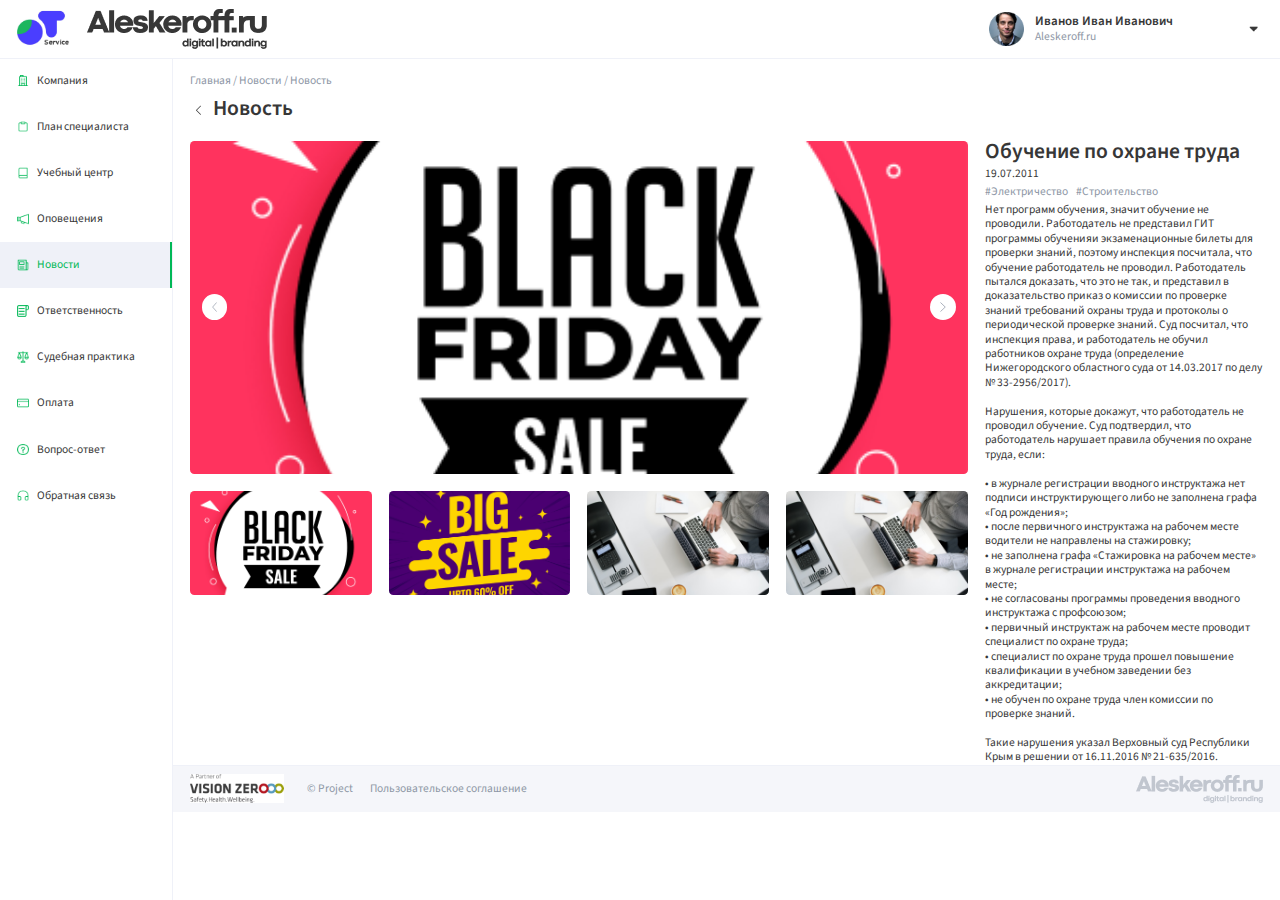
==== detailedNews.html @ 70bf782c "commit 6" ====
<!DOCTYPE html>
<html lang="ru">

<head>
	<title>Шаблон</title>
	<link rel="stylesheet" href="https://cdn.jsdelivr.net/npm/swiper@8/swiper-bundle.min.css">
	<link rel="stylesheet" href="css/style.css" />
	<meta charset="UTF-8" />
	<meta name="viewport" content="width=device-width" />
</head>

<body>
	<div class="wrapper">
		<header class="header-home">
			<div class="container">
				<div class="header-home__row">
					<div class="header-home__left">
						<a href="home.html" class="header-home__logo">
							<img src="img/Home/header/logo.png" alt="">
						</a>
						<div class="header-user_-logo">
							<img src="img/Home/header/alekseroff.png" alt="">
						</div>
					</div>
					<div class="header-home__right">
						<section class="header-user">
							<div class="header-user__visible">
								<div class="header-user__avatar">
									<img src="img/Home/header/avatar.png" alt="">
								</div>
								<div class="header-user__body">
									<div class="header-user__name">Иванов Иван Иванович</div>
									<div class="header-user__info">Aleskeroff.ru</div>
								</div>
								<div class="header-user__button">
									<img src="img/Home/header/Стрелка.png" alt="">
								</div>
							</div>
							<div class="header-user__hidden">
								<div class="header-user__moreinfo">Aleskeroff.ru</div>
								<div class="header-user__moreinfo">СК Звезда ООО</div>
								<div class="header-user__moreinfo">Лифтстройуправление ООО</div>
								<ul class="header-user__ul down-drop-list">
									<li class="header-user__li">
										<a href="#" class="header-user__li_a">
											<img src="img/Home/i/plus.png" alt="" class="header-user__li_img">
											<span class="header-user__li_span">Создать компанию</span>
										</a>
									</li>
									<li class="header-user__li">
										<a href="profile.html" class="header-user__li_a">
											<img src="img/Home/i/user.png" alt="" class="header-user__li_img">
											<span class="header-user__li_span">Моя страница</span>
										</a>
									</li>
									<li class="header-user__li">
										<a href="#" class="header-user__li_a">
											<img src="img/Home/i/i9.png" alt="" class="header-user__li_img">
											<span class="header-user__li_span">Подсказки</span>
										</a>
									</li>
									<li class="header-user__li">
										<a href="#" class="header-user__li_a">
											<img src="img/Home/i/Close.png" alt="" class="header-user__li_img">
											<span class="header-user__li_span">Проверка от 21.12.2020</span>
										</a>
									</li>
									<li class="header-user__li">
										<a href="#" class="header-user__li_a">
											<img src="img/Home/i/Checked.png" alt="" class="header-user__li_img">
											<span class="header-user__li_span">Начать проверку</span>
										</a>
									</li>
									<li class="header-user__li">
										<a href="#" class="header-user__li_a">
											<img src="img/Home/i/pen 1.png" alt="" class="header-user__li_img">
											<span class="header-user__li_span">Пройти тестирование Vision Zero</span>
										</a>
									</li>
									<li class="header-user__li">
										<a href="index.html" class="header-user__li_a">
											<img src="img/Home/i/Log out.png" alt="" class="header-user__li_img">
											<span class="header-user__li_span">Выйти</span>
										</a>
									</li>
								</ul>
							</div>
						</section>
					</div>
				</div>
			</div>
		</header>

		<aside class="aside">
			<div class="container">
				<nav class="aside__body">
					<ul class="aside__ul down-drop-list">
						<li class="aside__li">
							<a href="#" class="aside__a">
								<img src="img/Home/i/i1.png" alt="" class="aside__icon">
								<span class="aside__span">Компания</span>
							</a>
						</li>
						<li class="aside__li">
							<a href="#" class="aside__a">
								<img src="img/Home/i/i2.png" alt="" class="aside__icon">
								<span class="aside__span">План специалиста</span>
							</a>
						</li>
						<li class="aside__li">
							<a href="#" class="aside__a">
								<img src="img/Home/i/i3.png" alt="" class="aside__icon">
								<span class="aside__span">Учебный центр</span>
							</a>
						</li>
						<li class="aside__li">
							<a href="#" class="aside__a">
								<img src="img/Home/i/i4.png" alt="" class="aside__icon">
								<span class="aside__span">Оповещения</span>
							</a>
						</li>
						<li class="aside__li active">
							<a href="news.html" class="aside__a">
								<img src="img/Home/i/i5.png" alt="" class="aside__icon">
								<span class="aside__span">Новости</span>
							</a>
						</li>
						<li class="aside__li">
							<a href="#" class="aside__a">
								<img src="img/Home/i/i6.png" alt="" class="aside__icon">
								<span class="aside__span">Ответственность</span>
							</a>
						</li>
						<li class="aside__li">
							<a href="#" class="aside__a">
								<img src="img/Home/i/i7.png" alt="" class="aside__icon">
								<span class="aside__span">Судебная практика</span>
							</a>
						</li>
						<li class="aside__li">
							<a href="#" class="aside__a">
								<img src="img/Home/i/i8.png" alt="" class="aside__icon">
								<span class="aside__span">Оплата</span>
							</a>
						</li>
						<li class="aside__li">
							<a href="#" class="aside__a">
								<img src="img/Home/i/i9.png" alt="" class="aside__icon">
								<span class="aside__span">Вопрос-ответ</span>
							</a>
						</li>
						<li class="aside__li">
							<a href="#" class="aside__a">
								<img src="img/Home/i/i10.png" alt="" class="aside__icon">
								<span class="aside__span">Обратная связь</span>
							</a>
						</li>
					</ul>
				</nav>
			</div>
		</aside>

		<main class="main">
			<div class="main-body">
				<article class="detailed-news">
					<div class="container">
						<div class="detailed-news__path path">Главная / Новости / Новость</div>
						<h1 class="detailed-news__title"><a href="news.html" class="title">Новость</a></h1>
						<section class="detailed-new">
							<div class="detailed-new__left">
								<div class="detailed-new__grid">
									<div class="detailed-new__slider">
										<div class="detailed-new__slide">
											<img src="img/Home/main/action2.png" alt="">
										</div>
										<div class="detailed-new__slide">
											<img src="img/Home/main/action3.png" alt="">
										</div>
										<div class="detailed-new__slide">
											<img src="img/Home/main/news.png" alt="">
										</div>
										<div class="detailed-new__slide">
											<img src="img/Home/main/action1.png" alt="">
										</div>
										<div class="detailed-new__prev-button"><img src="img/Home/main/swiper-prev.svg" alt=""></div>
										<div class="detailed-new__next-button"><img src="img/Home/main/swiper-next.svg" alt=""></div>
									</div>
									<div class="detailed-new__slider-minimap">
										<div class="detailed-new__slide-mini">
											<img src="img/Home/main/action2.png" alt="">
										</div>
										<div class="detailed-new__slide-mini">
											<img src="img/Home/main/action3.png" alt="">
										</div>
										<div class="detailed-new__slide-mini">
											<img src="img/Home/main/news.png" alt="">
										</div>
										<div class="detailed-new__slide-mini">
											<img src="img/Home/main/news.png" alt="">
										</div>
									</div>
								</div>
							</div>
							<div class="detailed-new__right">
								<div class="detailed-new__body">
									<h2 class="detailed-new__title title">Обучение по охране труда</h2>
									<div class="detailed-new__date">19.07.2011</div>
									<div class="detailed-new__tags">
										<div class="detailed-new__tag">#Электричество</div>
										<div class="detailed-new__tag">#Строительство</div>
									</div>
									<p class="detailed-new__text">
										Нет программ обучения, значит обучение не проводили. Работодатель не представил ГИТ программы обученияи экзаменационные билеты для проверки знаний, поэтому инспекция посчитала, что обучение работодатель не проводил. Работодатель пытался доказать, что это не так, и представил в доказательство приказ о комиссии по проверке знаний требований охраны труда и протоколы о периодической проверке знаний. Суд посчитал, что инспекция права, и работодатель не обучил работников охране труда (определение Нижегородского областного суда от 14.03.2017 по делу № 33-2956/2017).
										
										Нарушения, которые докажут, что работодатель не проводил обучение. Суд подтвердил, что работодатель нарушает правила обучения по охране труда, если:
										
										• в журнале регистрации вводного инструктажа нет подписи инструктирующего либо не заполнена графа «Год рождения»;
										• после первичного инструктажа на рабочем месте водители не направлены на стажировку;
										• не заполнена графа «Стажировка на рабочем месте» в журнале регистрации инструктажа на рабочем месте;
										• не согласованы программы проведения вводного инструктажа с профсоюзом;
										• первичный инструктаж на рабочем месте проводит специалист по охране труда;
										• специалист по охране труда прошел повышение квалификации в учебном заведении без аккредитации;
										• не обучен по охране труда член комиссии по проверке знаний.
										
										Такие нарушения указал Верховный суд Республики Крым в решении от 16.11.2016 № 21-635/2016.
									</p>
								</div>
							</div>
						</section>
					</div>
				</article>

				<footer class="footer">
					<div class="container">
						<div class="footer__row">
							<div class="footer__visionzero">
								<img src="img/Home/footer/visionzero.png" alt="">
							</div>
							<div class="footer__project">© Project</div>
							<a href="#" class="footer__UA">Пользовательское соглашение</a>
							<div class="footer__logo">
								<img src="img/Home/footer/aleksandoff.png" alt="">
							</div>
						</div>
					</div>
				</footer>
			</div>
		</main>
	</div>

	<script src="https://cdn.jsdelivr.net/npm/swiper@8/swiper-bundle.min.js"></script>
	<script src="js/ibg.js"></script>
	<script src="js/constructor1.js"></script>
	<script src="js/header.js"></script>
	<script src="js/detailedNews.js"></script>
</body>

</html>
---- css/style.css ----
@charset "UTF-8";
@import url("https://fonts.googleapis.com/css2?family=Source+Sans+Pro:ital,wght@0,200;0,300;0,400;0,600;0,700;0,900;1,200;1,300;1,400;1,600;1,700;1,900&display=swap"); /*Обнуление*/
* {
  padding: 0;
  margin: 0;
  border: 0;
}

*, *:before, *:after {
  box-sizing: border-box;
}

:focus, :active {
  outline: none;
}

a:focus, a:active {
  outline: none;
}

nav, footer, header, aside {
  display: block;
}

html, body {
  height: 100%;
  width: 100%;
  font-size: 100%;
  line-height: 1;
  font-size: 16px;
  -ms-text-size-adjust: 100%;
  -moz-text-size-adjust: 100%;
  -webkit-text-size-adjust: 100%;
}

input, button, textarea {
  font-family: inherit;
}

input::-ms-clear {
  display: none;
}

button {
  cursor: pointer;
}

button::-moz-focus-inner {
  padding: 0;
  border: 0;
}

a, a:visited {
  text-decoration: none;
}

a:hover {
  text-decoration: none;
}

ul li {
  list-style: none;
}

img {
  vertical-align: top;
}

h1, h2, h3, h4, h5, h6 {
  font-size: inherit;
  font-weight: inherit;
}

/*--------------------*/
html, body {
  font-size: 62.5%;
}

@media (max-width: 108em) {
  html {
    font-size: 9px;
  }
}
@media (max-width: 105em) {
  html {
    font-size: 8.75px;
  }
}
@media (max-width: 91.5em) {
  html {
    font-size: 7.9px;
  }
}
@media (max-width: 91em) {
  html {
    font-size: 8.4px;
  }
}
@media (max-width: 90em) {
  html {
    font-size: 7.9px;
  }
}
@media (max-width: 80em) {
  html {
    font-size: 7.2px;
  }
}
@media (max-width: 72em) {
  html {
    font-size: 6.5px;
  }
}
@media (max-width: 64em) {
  html {
    font-size: 5.5px;
  }
}
@media (max-width: 48em) {
  html {
    font-size: 10px;
    -webkit-text-size-adjust: none;
  }
}
@media (max-width: 44em) {
  html {
    font-size: 9px;
  }
}
@media (max-width: 38em) {
  html {
    font-size: 8px;
  }
}
@media (max-width: 30em) {
  html {
    font-size: 6px;
  }
}
@media (max-width: 26em) {
  html {
    font-size: 4.5px;
  }
}
@media (max-width: 21em) {
  html {
    font-size: 4.4px;
  }
}
@font-face {
  font-family: "FerilaxFont";
  src: url("../fonts/Ferilaxfont-Regular.ttf");
  font-weight: normal;
  font-style: normal;
}
.detailed-new__prev-button, .detailed-new__next-button, .swiper1 .swiper-btn-next, .swiper1 .swiper-btn-prev, .user-tariff__button, .tariff__grid > div:nth-child(n+4), .tariff__buy, .authorization__button button, .post__type, .button-2, .button {
  display: flex;
  justify-content: center;
  align-items: center;
}

* {
  font-size: 1.6rem;
}

*::-webkit-scrollbar {
  width: 6px;
}

*::-webkit-scrollbar-thumb {
  border-radius: 2px;
  background-color: #00B856;
}

.wrapper {
  overflow: hidden;
}

.container {
  margin: 0 auto;
  max-width: 192rem;
}

html {
  overflow: hidden;
}

.main {
  max-width: 192rem;
  margin: 0 auto;
  padding: 8rem 0 0 24rem;
  height: 100vh;
}
.main .container {
  padding: 2.4rem 2.4rem 0;
}
.main-body {
  height: 100%;
  overflow-y: scroll;
  overflow-x: hidden;
}

.footer {
  border-top: 0.1rem solid #EFF1F8;
  background: #F5F6FA;
  color: #8D96A5;
}
.footer .container {
  padding: 0 2.4rem;
}
.footer__row {
  display: flex;
  height: 6.4rem;
  align-items: center;
}
.footer__visionzero {
  width: 13rem;
  height: 4rem;
  margin-right: 3.2rem;
}
.footer__visionzero img, .footer__visionzero svg {
  width: 100%;
  height: 100%;
  -o-object-fit: contain;
     object-fit: contain;
}
.footer__project {
  margin-right: 2.4rem;
}
.footer__UA {
  color: #8D96A5;
}
.footer__logo {
  margin: 0 0 0 auto;
}

.wrapper {
  font-family: "Source Sans Pro";
  color: #373737;
}

.title {
  font-size: 3rem;
  font-weight: 600;
  color: #373737;
}

.h2 {
  font-size: 1.8rem;
  font-weight: 600;
}

.path {
  color: #8D96A5;
}

.button {
  color: white;
  background-color: #00B856;
  transition: 0.1s;
  border-radius: 10rem;
}
.button:hover {
  box-shadow: 0px 0px 1.6rem rgba(0, 96, 21, 0.4);
}
.button:active {
  background-color: #007D3B;
}

.button-2 {
  color: #373737;
  transition: 0.1s;
  border-radius: 10rem;
  border: 0.1rem solid #D7DCED;
  background: white;
}
.button-2:hover {
  border: 0.1rem solid #00B856;
}

.post {
  max-width: 41rem;
  padding: 0 1rem;
}
.post-body {
  background-color: #FFFFFF;
  border: 0.1rem solid #EFF1F8;
  overflow: hidden;
  box-shadow: 0px 0px 0.4rem rgba(223, 227, 243, 0.7);
  border-radius: 1.2rem;
  transition: 0.2s;
}
.post__preview {
  max-width: 39rem;
  aspect-ratio: 39/25;
  display: block;
  position: relative;
}
.post__preview img, .post__preview svg {
  width: 100%;
  height: 100%;
  -o-object-fit: cover;
     object-fit: cover;
}
.post__body {
  padding: 1.6rem 2.4rem 2.4rem;
}
.post__type {
  width: 7rem;
  height: 3.2rem;
  color: white;
  background: #00B856;
  border-radius: 4rem;
  position: absolute;
  bottom: 2.2rem;
  left: 1.6rem;
}
.post__hashtag {
  font-size: 1.4rem;
  color: #8D96A5;
  word-spacing: 1rem;
  margin-bottom: 0.8rem;
}
.post__title {
  margin-bottom: 0.8rem;
  line-height: 2.4rem;
}
.post__date {
  margin-bottom: 0.8rem;
  font-size: 1.4rem;
  color: #8D96A5;
}
.post__teachers {
  margin-bottom: 0.8rem;
  line-height: 2rem;
}
.post__teachers span {
  font-weight: 600;
}
.post__text {
  line-height: 2rem;
}

.post-type-2 .post__preview {
  aspect-ratio: 39/24;
}

.input-container {
  position: relative;
}
.input-container input {
  width: 100%;
  height: 100%;
  height: 4.8rem;
  background: #F5F6FA;
  border-radius: 0.4rem;
  padding: 2rem 0 0.8rem 1.6rem;
  transition: background 0.2s;
}
.input-container input:hover {
  background: #EFF1F8;
}
.input-container input:focus {
  background: #EFF1F8;
  border-bottom: 0.2rem solid #00B856;
}
.input-container input:disabled {
  background: #F5F6FA;
  color: #D7DCED;
}
.input-container input:disabled + .placeholder {
  color: #D7DCED;
}
.input-container input.error {
  border-bottom: 0.2rem solid #E24826;
}
.input-container div {
  position: absolute;
  left: 1.6rem;
  top: 50%;
  transform: translateY(-50%);
  color: #8D96A5;
  transition: 0.2s;
  -webkit-user-select: none;
     -moz-user-select: none;
      -ms-user-select: none;
          user-select: none;
  pointer-events: none;
}
.input-container div.active {
  top: 0.4rem;
  transform: none;
  font-size: 1.2rem;
}

.click-icon {
  cursor: pointer;
  width: 4rem;
  height: 4rem;
  padding: 1rem;
  transform: translate(1rem, 0);
}
.click-icon img, .click-icon svg {
  width: 100%;
  height: 100%;
  -o-object-fit: contain;
     object-fit: contain;
}
.click-icon svg {
  width: 100%;
  height: 100%;
  -o-object-fit: contain;
     object-fit: contain;
}

.default-select {
  position: relative;
}
.default-select .select__button {
  display: block;
  position: relative;
  width: 100%;
  height: 4.8rem;
  background-color: #F5F6FA;
  border-radius: 0.4rem;
  padding: 2rem 0 0.8rem 1.6rem;
  text-align: left;
  color: #8D96A5;
}
.default-select .select__button span {
  color: #373737;
}
.default-select .select__button::after {
  content: "";
  position: absolute;
  right: 0.8rem;
  top: 50%;
  transform: translate(0, -50%);
  width: 2.4rem;
  height: 2.4rem;
  background: url("../img/all/grayArrowDown.svg") 50%/100% no-repeat;
  pointer-events: none;
}
.default-select .select__button:hover {
  background: #EFF1F8;
}
.default-select .select__button:hover::after {
  background-image: url("../img/all/blackArrowDown.svg");
}
.default-select .select__button:disabled {
  background: #F5F6FA;
  color: #D7DCED;
}
.default-select .select__button:disabled + .placeholder {
  color: #D7DCED;
}
.default-select .select__button div {
  position: absolute;
  left: 1.6rem;
  top: 50%;
  transform: translateY(-50%);
  color: #8D96A5;
  -webkit-user-select: none;
     -moz-user-select: none;
      -ms-user-select: none;
          user-select: none;
  pointer-events: none;
}
.default-select .select__button div.active {
  top: 0.4rem;
  transform: none;
  font-size: 1.2rem;
}
.default-select .select__ul {
  cursor: pointer;
  height: 19.1rem;
  overflow-x: hidden;
  overflow-y: scroll;
  background: #F5F6FA;
  -moz-text-align-last: left;
       text-align-last: left;
}
.default-select .select__ul::-webkit-scrollbar {
  width: 0.4rem;
}
.default-select .select__ul::-webkit-scrollbar-thumb {
  border-radius: 0.7rem;
  background-color: #00B856;
}
.default-select .select__ul-container {
  position: absolute;
  width: 100%;
  top: calc(100% + 1.2rem);
  display: none;
  border-radius: 0.4rem;
  overflow: hidden;
}
.default-select .select__li {
  height: 4.8rem;
  padding: 0 1.6rem;
  display: flex;
  align-items: center;
  color: #8D96A5;
}
.default-select .select__li:hover {
  color: #373737;
  background-color: #EFF1F8;
}
.default-select .select__li.active {
  color: #373737;
  background-color: #EFF1F8;
}
.default-select .select__input {
  display: none;
}

.default-select.active .select__ul-container {
  display: block;
}
.default-select.active .select__button {
  background: #EFF1F8;
  border-bottom: 0.2rem solid #00B856;
}
.default-select.active .select__button::after {
  background-image: url("../img/all/blackArrowUp.svg");
}

.ibg {
  background-position: center;
  background-size: cover;
  background-repeat: no-repeat;
  position: relative;
}
.ibg img {
  width: 0;
  height: 0;
  position: absolute;
  top: 0;
  left: 0;
  opacity: 0;
  visibility: hidden;
}

.main-authorization {
  padding: 0;
}
.main-authorization .container {
  padding: 0;
}

.start-page {
  color: #373737;
}
.start-page__row {
  display: flex;
  justify-content: space-between;
}
.start-page .container {
  max-width: 169rem;
  padding: 0 2rem;
}

.authorization {
  padding-top: 9rem;
}
.authorization__logo {
  width: 35rem;
  height: 23.5rem;
  margin: 0 0 5.8rem;
  display: inline-block;
}
.authorization__logo img, .authorization__logo svg {
  width: 100%;
  height: 100%;
  -o-object-fit: cover;
     object-fit: cover;
}
.authorization__title {
  font-weight: 600;
  font-size: 3rem;
  margin-bottom: 0.8rem;
}
.authorization__info {
  margin-bottom: 3.2rem;
}
.authorization__info a {
  color: #00B856;
}
.authorization__buttons {
  font-weight: 600;
  font-size: 1.8rem;
  color: #8D96A5;
  display: flex;
  align-items: flex-end;
  margin-bottom: 2.5rem;
}
.authorization__buttons > div.active {
  font-size: 3rem;
  color: #373737;
}
.authorization__login {
  margin-right: 1.6rem;
  cursor: pointer;
  -webkit-user-select: none;
     -moz-user-select: none;
      -ms-user-select: none;
          user-select: none;
}
.authorization__register {
  cursor: pointer;
  -webkit-user-select: none;
     -moz-user-select: none;
      -ms-user-select: none;
          user-select: none;
}
.authorization__input-email {
  margin-bottom: 2.4rem;
}
.authorization__input-FIO {
  margin-bottom: 2.4rem;
}
.authorization__input-password {
  margin-bottom: 4rem;
}
.authorization__input-password, .authorization__input-FIO, .authorization__input-email {
  width: 60.8rem;
  height: 5rem;
  position: relative;
}
.authorization__button {
  display: flex;
  align-items: center;
}
.authorization__button button {
  width: 20.5rem;
  height: 4rem;
  background-color: #00B856;
  border-radius: 10rem;
  margin-right: 2.4rem;
  transition: 0.3s;
}
.authorization__button button:hover {
  background-color: #007D3B;
}
.authorization__button_span {
  color: white;
}
.authorization__PO {
  font-size: 1.4rem;
}
.authorization__error {
  font-size: 1.4rem;
  color: #E24826;
  position: absolute;
  bottom: -1.7rem;
  left: 1.6rem;
}

.tariff {
  padding-top: 12rem;
}
.tariff__body {
  width: 75rem;
  margin: auto;
}
.tariff__title {
  font-weight: 600;
  font-size: 3rem;
  margin-bottom: 2.5rem;
  padding-left: 1.6rem;
}
.tariff__head-item {
  height: 16.5rem;
  border-radius: 1.2rem;
  padding: 2.4rem;
  display: flex;
  flex-direction: column;
  text-align: center;
}
.tariff__head-item-1 {
  background: url("../img/Authorization/bg1.png") 50%/cover no-repeat;
}
.tariff__head-item-2 {
  background: url("../img/Authorization/bg2.png") 50%/cover no-repeat;
}
.tariff__name {
  font-weight: 600;
  font-size: 1.8rem;
  color: white;
  margin-bottom: 0.5rem;
}
.tariff__price {
  color: white;
  flex: 1 1 auto;
}
.tariff__buy {
  background: #FFFFFF;
  border-radius: 10rem;
  height: 4rem;
  color: #373737;
}
.tariff__icon {
  vertical-align: unset;
  text-align: center;
}
.tariff__helpme {
  width: 20.3rem;
  padding: 1.6rem;
}
.tariff__grid {
  display: grid;
  grid-template: auto/1fr 28.2rem 26.5rem;
  grid-auto-rows: 5.5rem;
}
.tariff__grid > div {
  overflow: hidden;
}
.tariff__grid > div:nth-child(n+4) {
  text-align: center;
}
.tariff__grid > div:nth-child(2) {
  padding-bottom: 1.7rem;
}
.tariff__grid > div:nth-child(6n+9), .tariff__grid > div:nth-child(6n+8), .tariff__grid > div:nth-child(6n+7) {
  background: #EFF1F8;
}
.tariff__grid > div:nth-child(3n+2) {
  padding-right: 1.8rem;
}
.tariff__grid > div:nth-child(3n+4) {
  justify-content: flex-start;
  padding-left: 1.6rem;
}
.header-home {
  position: fixed;
  z-index: 2;
  width: 100%;
  background: white;
  border-bottom: 0.1rem solid #EFF1F8;
}
.header-home img, .header-home svg {
  width: 100%;
  height: 100%;
  -o-object-fit: cover;
     object-fit: cover;
}
.header-home .container {
  padding: 0 2.4rem;
}
.header-home__row {
  height: 8rem;
  display: flex;
  justify-content: space-between;
  align-items: center;
  background: white;
}
.header-home__left {
  display: flex;
  align-items: center;
}
.header-home__logo {
  width: 7.3rem;
  height: 5.6rem;
  margin-right: 2.4rem;
}
.header-home__user-logo {
  width: 18rem;
  height: 4rem;
}
.header-user {
  color: #373737;
  position: relative;
  -webkit-user-select: none;
     -moz-user-select: none;
      -ms-user-select: none;
          user-select: none;
}
.header-user__visible {
  cursor: pointer;
  display: flex;
  align-items: center;
}
.header-user__avatar {
  width: 4.8rem;
  height: 4.8rem;
  margin-right: 1.6rem;
}
.header-user__name {
  font-weight: 600;
  font-size: 1.8rem;
  margin-bottom: 0.3rem;
}
.header-user__info {
  color: #8D96A5;
}
.header-user__button {
  transform: rotate(180deg);
  width: 2.4rem;
  height: 2.4rem;
  margin-left: 10rem;
}
.header-user__hidden {
  transform: translateY(-100%);
  background: white;
  position: absolute;
  z-index: -1;
  width: 100%;
  top: 100%;
  left: 0;
  padding: 2.4rem 2.4rem 0;
  transition: 0.3s;
  cursor: auto;
  border-radius: 0 0 1.2rem 1.2rem;
}
.header-user__hidden > div:nth-child(-n+3) {
  height: 3.2rem;
  display: flex;
  align-items: center;
  border-radius: 4rem;
  padding-left: 1.6rem;
  margin-bottom: 1.6rem;
  background-color: #EFF1F8;
  color: #8D96A5;
}
.header-user__hidden > div:nth-child(1) {
  background-color: #00B856;
  color: white;
}
.header-user__hidden > div:nth-child(3) {
  margin-bottom: 0.8rem;
}
.header-user__ul li:last-child {
  margin-bottom: 0.8rem;
}
.header-user__ul a {
  height: 4.8rem;
}

.header-user.active .header-user__hidden {
  transform: translateY(0);
}
.header-user.active .header-user__button {
  transform: none;
}

.down-drop-list a {
  color: #373737;
  display: flex;
  align-items: center;
}
.down-drop-list img {
  width: 1.6rem;
  height: 1.6rem;
  margin-right: 1.2rem;
}
.aside {
  position: fixed;
  top: 0;
  left: 0;
  width: 24rem;
  height: 100%;
  padding-top: 8rem;
  background-color: white;
  border-right: 0.1rem solid #EFF1F8;
}
.aside__li {
  position: relative;
  transition: 0.2s;
}
.aside__li::after {
  content: "";
  position: absolute;
  top: 0;
  right: 0;
  height: 100%;
  width: 0.2rem;
  background-color: #00B856;
  opacity: 0;
  transition: 0.2s;
}
.aside__li:hover span {
  color: #00B856;
}
.aside__li.active {
  background: #EFF1F8;
}
.aside__li.active::after {
  opacity: 1;
}
.aside__li.active span {
  color: #00B856;
}
.aside__a {
  height: 6.4rem;
  padding-left: 2.4rem;
}
.aside__span {
  transition: 0.2s;
}

.user-section {
  margin-bottom: 4rem;
}
.user-section__title {
  margin-bottom: 2.4rem;
}
.user-section__row {
  display: flex;
}
.user-section__row > div:nth-child(1) {
  margin-right: 2.4rem;
}
.user-section__row > div:nth-child(2) {
  margin-right: 1.2rem;
}
.user-section__row > div:nth-child(3) {
  margin-right: 2.4rem;
}
.user-section__item {
  flex: 0 1 39rem;
  height: 35.4rem;
  border: 0.1rem solid #EFF1F8;
  box-shadow: 0px 0px 0.4rem rgba(223, 227, 243, 0.7);
  border-radius: 1.2rem;
}
.user-profile {
  text-align: center;
  padding: 2.4rem;
}
.user-profile__body {
  display: flex;
  flex-direction: column;
  height: 100%;
}
.user-profile__avatar {
  width: 17.2rem;
  height: 17.2rem;
  border: 1px solid #000;
  margin: auto;
  margin-bottom: 2.6rem;
}
.user-profile__avatar img {
  width: 100%;
  height: 100%;
  -o-object-fit: contain;
     object-fit: contain;
  border-radius: 1.2rem;
}
.user-profile__name {
  margin-bottom: 0.8rem;
}
.user-profile__status {
  font-weight: 600;
  flex: 1 1 auto;
}
.user-profile__select-container {
  position: relative;
}
.user-profile__select-container.active .select__ul {
  display: block;
}
.user-profile__select-container.active .select__button::after {
  transform: translate(0, -50%) rotate(180deg);
}
.user-profile__button {
  display: block;
  position: relative;
  width: 34.2rem;
  height: 3.2rem;
  background-color: #00B856;
  border-radius: 4rem;
  padding: 0 1.6rem;
  text-align: left;
  color: white;
}
.user-profile__button::after {
  content: "";
  position: absolute;
  right: 0.8rem;
  top: 50%;
  transform: translate(0, -50%);
  width: 2.4rem;
  height: 2.4rem;
  background: url("../../img/Home/main/chevron-down.png") 50%/100% no-repeat;
  pointer-events: none;
}
.user-profile__ul {
  position: absolute;
  top: calc(100% + 0.3rem);
  width: 100%;
  cursor: pointer;
  border-radius: 1rem;
  font-size: 1.8rem;
  display: none;
}
.user-profile__li {
  border: 0.1rem solid #373737;
  border-bottom: 0;
  padding: 1rem 0;
  background: white;
}
.user-profile__li:first-child {
  border-radius: 1rem 1rem 0 0;
}
.user-profile__li:last-child {
  border-radius: 0 0 1rem 1rem;
  border-bottom: 0.1rem solid #373737;
}
.user-profile__li:hover {
  background-color: #D7DCED;
}
.user-profile__li.active {
  background: #00B856;
  color: white;
}
.user-profile__input {
  display: none;
}

.user-tariff {
  color: white;
  background: url("../img/Home/main/bg1.png") 50%/cover no-repeat;
  text-align: center;
}
.user-tariff__text {
  margin: 8rem 0 0.5rem;
}
.user-tariff__name {
  font-weight: 900;
  font-size: 4.8rem;
  font-size: calc(20px + 28 * ((100vw - 320px) / 1600));
  margin-bottom: 1.3rem;
}
.user-tariff__time {
  margin-bottom: 3.8rem;
}
.user-tariff__button {
  margin: auto;
  width: 14rem;
  height: 4rem;
  background-color: #00B856;
  border-radius: 10rem;
  color: white;
}

.user-test {
  text-align: center;
  padding: 0 2.4rem;
}
.user-test__img {
  width: 22.2rem;
  height: 4rem;
  margin: 5.3rem auto 0.6rem;
}
.user-test__img img, .user-test__img svg {
  width: 100%;
  height: 100%;
  -o-object-fit: contain;
     object-fit: contain;
}
.user-test__title {
  font-weight: 700;
  font-size: 2.4rem;
  margin-bottom: 2.7rem;
}
.user-test__text {
  font-size: 1.8rem;
  margin-bottom: 3.7rem;
}
.user-test__button {
  margin-bottom: 2.7rem;
  width: 22.2rem;
  height: 4rem;
  margin: auto;
}

.user-checkbox {
  -webkit-user-select: none;
     -moz-user-select: none;
      -ms-user-select: none;
          user-select: none;
  padding: 1.6rem;
}
.user-checkbox__title {
  margin-bottom: 4rem;
}
.user-checkbox__label-container {
  margin-bottom: 1.6rem;
}
.user-checkbox__label {
  pointer-events: none;
}
.user-checkbox__real-checkbox {
  width: 0;
  height: 0;
  position: absolute;
  opacity: 0;
  z-index: -1;
}
.user-checkbox__real-checkbox:checked + .user-checkbox__custom-checkbox::after {
  transform: translate(-50%, -50%) scale(1);
}
.user-checkbox__custom-checkbox {
  position: relative;
  display: inline-block;
  background-color: #EFF1F8;
  width: 2rem;
  height: 2rem;
  vertical-align: sub;
  margin-right: 1rem;
}
.user-checkbox__custom-checkbox::after {
  content: "";
  position: absolute;
  left: 50%;
  top: 50%;
  transform: translate(-50%, -50%) scale(0);
  height: 50%;
  width: 1.6rem;
  height: 1.6rem;
  background: url("../img/Home/main/Uncheked.png") 50%/contain no-repeat;
  transition: 0.2s;
}
.user-checkbox__a {
  pointer-events: all;
  color: #00B856;
}

.alerts {
  margin-bottom: 5rem;
}
.alerts__header {
  display: flex;
  justify-content: space-between;
  margin-bottom: 1.6rem;
}
.alerts__title {
  margin-top: 0.5rem;
}
.alerts__link {
  align-self: baseline;
  color: #00B856;
}
.alerts__row {
  display: flex;
  justify-content: space-between;
}
.alerts__item {
  width: 52.8rem;
  height: 18rem;
  border: 0.1rem solid #EFF1F8;
  box-shadow: 0px 0px 0.4rem rgba(223, 227, 243, 0.7);
  border-radius: 1.2rem;
  padding: 2.4rem;
}
.alerts__item-icon {
  width: 2.8rem;
  height: 2.8rem;
  display: inline-block;
  vertical-align: middle;
}
.alerts__item-icon img, .alerts__item-icon svg {
  width: 100%;
  height: 100%;
  -o-object-fit: contain;
     object-fit: contain;
}
.alerts__item-title {
  display: inline-block;
  vertical-align: middle;
}
.alerts__help-text {
  margin-top: 0.4rem;
  margin-bottom: 0.8rem;
  color: #8D96A5;
}
.alerts__document-name {
  font-weight: 600;
  margin-bottom: 1.6rem;
}
.alerts__button {
  width: 12.4rem;
  height: 4rem;
}
.actions {
  margin-bottom: 8rem;
}
.actions__title {
  margin-bottom: 1.6rem;
}
.actions__items {
  display: flex;
  justify-content: space-between;
  position: relative;
}
.actions__items > div:nth-child(1) {
  flex: 0 1 80.4rem;
  aspect-ratio: 804/333;
}
.actions__item {
  border-radius: 1.2rem;
  position: relative;
}
.actions__item-1 {
  flex: 0 1 41rem;
  padding: 0 1rem;
}
.actions__item-1 .actions__item-body {
  background: url("../img/Home/main/action2.png") 50%/cover no-repeat;
}
.actions__item-2 {
  flex: 0 1 39rem;
}
.actions__item-2 .actions__item-body {
  background: url("../img/Home/main/action3.png") 50%/cover no-repeat;
}
.actions__item-body {
  display: block;
  width: 100%;
  height: 100%;
  border-radius: 1.2rem;
  position: relative;
}

.swiper1 {
  border-radius: 1.2rem;
  position: absolute;
  width: 100%;
  top: 0;
  left: 0;
  overflow: hidden;
  height: 100%;
}
.swiper1 .swiper-wrapper {
  width: 100%;
}
.swiper1 .swiper-slide {
  border-radius: 1.2rem;
}
.swiper1 .swiper-slide img, .swiper1 .swiper-slide svg {
  width: 100%;
  height: 100%;
  -o-object-fit: cover;
     object-fit: cover;
}
.swiper1 .swiper-btn-next, .swiper1 .swiper-btn-prev {
  cursor: pointer;
  position: absolute;
  width: 3.6rem;
  height: 3.6rem;
  border-radius: 50%;
  background: #FFFFFF;
  z-index: 110;
  -webkit-user-select: none;
     -moz-user-select: none;
      -ms-user-select: none;
          user-select: none;
}
.swiper1 .swiper-btn-next img, .swiper1 .swiper-btn-prev img {
  width: 0.8rem;
  height: 1.4rem;
}
.swiper1 .swiper-btn-prev {
  left: 1.6rem;
  top: 50%;
  transform: translate(0, -50%);
}
.swiper1 .swiper-btn-next {
  right: 1.6rem;
  top: 50%;
  transform: translate(0, -50%);
}

.swiper-pagination {
  position: absolute;
  transform: translate(0, 100%);
  z-index: 10;
}

.swiper-pagination-bullet {
  width: 1.2rem;
  height: 1.2rem;
  opacity: 1;
  background: #00B856;
}

.swiper-pagination-bullet-active {
  background: white;
  border: 0.1rem solid #00B856;
}

.swiper-horizontal > .swiper-pagination-bullets .swiper-pagination-bullet,
.swiper-pagination-horizontal.swiper-pagination-bullets .swiper-pagination-bullet {
  margin: 0 1rem;
}

.swiper-horizontal > .swiper-pagination-bullets,
.swiper-pagination-bullets.swiper-pagination-horizontal,
.swiper-pagination-custom,
.swiper-pagination-fraction {
  bottom: -2.4rem;
}

.pre-news {
  margin-bottom: 4rem;
}
.pre-news__header {
  display: flex;
  justify-content: space-between;
  margin-bottom: 1.6rem;
}
.pre-news__link {
  color: #00B856;
  vertical-align: super;
}
.pre-news__items {
  display: flex;
  justify-content: space-between;
}

.profile__row {
  display: flex;
  margin: 0 -1.2rem 4rem;
}
.profile__row > section {
  flex: 0 1 25%;
  padding: 0 1.2rem;
  align-self: flex-start;
}
.profile__row > section:nth-child(3) {
  flex: 0 1 50%;
}
.profile__item-body {
  border: 0.1rem solid #EFF1F8;
  box-shadow: 0px 0px 0.4rem rgba(223, 227, 243, 0.7);
  border-radius: 1.2rem;
  overflow: hidden;
  height: 100%;
  padding: 2.4rem;
  width: 100%;
}
.profile__path {
  margin-bottom: 1.6rem;
}
.profile__title {
  margin-bottom: 3rem;
}
.personal-settings__body {
  display: flex;
  flex-direction: column;
  align-self: stretch;
  height: 43.6rem;
}
.personal-settings__body .personal-settings__info, .personal-settings__body .personal-settings__avatar, .personal-settings__body #changePersonalData {
  display: block;
}
.personal-settings__body.active {
  height: auto;
}
.personal-settings__body.active .personal-settings__info, .personal-settings__body.active .personal-settings__avatar, .personal-settings__body.active #changePersonalData {
  display: none;
}
.personal-settings__body.active .personal-settings__form-container {
  display: block;
}
.personal-settings__input-avatar {
  width: 14rem;
  height: 14rem;
  position: relative;
  margin-bottom: 2.4rem;
}
.personal-settings__input-avatar img, .personal-settings__input-avatar svg {
  width: 100%;
  height: 100%;
  -o-object-fit: cover;
     object-fit: cover;
}
.personal-settings__input-avatar label {
  cursor: pointer;
  height: 100%;
  display: block;
  border-radius: 1.2rem;
  overflow: hidden;
}
.personal-settings__input-avatar input {
  opacity: 0;
  position: absolute;
  z-index: -10;
  width: 0;
  height: 0;
}
.personal-settings__input-avatar:hover::after {
  content: "";
  position: absolute;
  top: 50%;
  left: 50%;
  transform: translate(-50%, -50%);
  width: 2rem;
  height: 2rem;
  background: url("../img/profile/edit-avatar.svg");
}
.personal-settings__title {
  margin-bottom: 2.4rem;
}
.personal-settings__avatar {
  width: 14rem;
  height: 14rem;
  margin-bottom: 2.4rem;
}
.personal-settings__avatar img, .personal-settings__avatar svg {
  width: 100%;
  height: 100%;
  -o-object-fit: cover;
     object-fit: cover;
}
.personal-settings__info {
  margin-bottom: 1.6rem;
  font-size: 1.4rem;
}
.personal-settings__tel {
  flex: 1 1 auto;
}
.personal-settings__button {
  height: 4rem;
  flex: 0 0 auto;
}
.personal-settings__span {
  font-size: 1.6rem;
  font-weight: 600;
}
.personal-settings__form-container {
  height: 100%;
  display: none;
}
.personal-settings__form {
  height: 100%;
  display: flex;
  flex-direction: column;
}
.personal-settings__input-container {
  margin-bottom: 2.4rem;
}
.personal-settings__input-container input {
  width: 100%;
  height: 4.8rem;
  padding: 2rem 1.6rem 0.8rem 1.6rem;
  background: #F5F6FA;
  border-radius: 0.4rem;
}
.personal-settings__input-container_1 {
  flex: 1 1 auto;
}
.personal-settings__button_1 {
  margin-bottom: 1.6rem;
}

.password-settings__body {
  display: flex;
  flex-direction: column;
  height: 43.6rem;
}
.password-settings__body .password-settings__info, .password-settings__body #changePassword {
  display: block;
}
.password-settings__body.active .password-settings__info, .password-settings__body.active #changePassword {
  display: none;
}
.password-settings__body.active .password-settings__form-container {
  display: block;
}
.password-settings__title {
  margin-bottom: 2.4rem;
}
.password-settings__info {
  font-weight: 600;
  flex: 1 1 auto;
}
.password-settings__button {
  width: 100%;
  height: 4rem;
}
.password-settings__button_1 {
  margin-bottom: 1.6rem;
}
.password-settings__form-container {
  height: 100%;
  display: none;
}
.password-settings__form {
  height: 100%;
  display: flex;
  flex-direction: column;
}
.password-settings__input-container {
  margin-bottom: 2.4rem;
}
.password-settings__inputs {
  flex: 1 1 auto;
}

.company-settings .profile__item-body {
  height: 43.6rem;
  padding: 0rem;
}
.company-settings .profile__item-body-body {
  overflow-y: auto;
  padding: 2.4rem;
  height: 100%;
}
.company-settings__title {
  margin-bottom: 2.4rem;
  line-height: 2.4rem;
}
.company-settings__item {
  width: 100%;
  height: 15.8rem;
  border: 0.1rem solid #EFF1F8;
  box-shadow: 0px 0px 0.4rem rgba(223, 227, 243, 0.7);
  border-radius: 1.2rem;
  overflow: hidden;
  margin-bottom: 2.4rem;
}
.company-settings__item:last-child {
  margin-bottom: 0;
}
.company-settings__item.selected {
  border: 0.1rem solid #00B856;
}
.company-settings__item-body {
  padding: 1.6rem 2.4rem 1.6rem 1.6rem;
  height: 100%;
  display: flex;
  align-items: center;
}
.company-settings__left {
  flex: 0 1 21.2rem;
  height: 4.6rem;
  height: 100%;
  margin-right: 2.4rem;
  background-size: contain;
}
.company-settings__middle {
  flex: 1 1 auto;
}
.company-settings__user-company-name {
  margin-bottom: 1rem;
}
.company-settings__user-name {
  margin-bottom: 1rem;
  font-size: 1.4rem;
}
.company-settings__span {
  font-size: 1.6rem;
  font-weight: 600;
}
.company-settings__right {
  display: flex;
  align-self: flex-start;
}
.company-settings__edit {
  margin-right: 2rem;
}
.company-settings *::-webkit-scrollbar {
  width: 4px;
}
.company-settings *::-webkit-scrollbar-thumb {
  border-radius: 7px;
  background-color: #00B856;
}

.specialist-settings {
  margin-bottom: 4rem;
}
.specialist-settings__subtitle {
  margin-bottom: 1.6em;
}
.specialist-settings__body {
  border: 0.1rem solid #EFF1F8;
  box-shadow: 0px 0px 0.4rem rgba(223, 227, 243, 0.7);
  border-radius: 1.2rem;
}
.specialist-settings__body-header {
  padding: 0 1.9rem 0 2.4rem;
  height: 5.6rem;
  display: flex;
  align-items: center;
}
.specialist-settings__counter {
  flex: 1 1 auto;
  font-weight: 600;
}
.specialist-settings__search {
  width: 40.5rem;
  height: 4rem;
  position: relative;
}
.specialist-settings__search input {
  text-align: right;
  width: 100%;
  height: 100%;
  padding: 0 4rem;
  position: relative;
}
.specialist-settings__search input::-moz-placeholder {
  color: #8D96A5;
  position: absolute;
  right: 4rem;
  top: 50%;
  transform: translate(0, -50%);
}
.specialist-settings__search input:-ms-input-placeholder {
  color: #8D96A5;
  position: absolute;
  right: 4rem;
  top: 50%;
  transform: translate(0, -50%);
}
.specialist-settings__search input::placeholder {
  color: #8D96A5;
  position: absolute;
  right: 4rem;
  top: 50%;
  transform: translate(0, -50%);
}
.specialist-settings__search::after {
  content: "";
  position: absolute;
  right: 1rem;
  top: 50%;
  width: 2rem;
  height: 2rem;
  transform: translate(0, -50%);
  background: url("../img/profile/search.svg") 50%/cover no-repeat;
}
.specialist-settings__select-container {
  margin-left: 10rem;
  color: #8D96A5;
  position: relative;
}
.specialist-settings__select-container.active .specialist-settings__ul {
  display: block;
}
.specialist-settings__select-container.active .specialist-settings__button::after {
  transform: translate(0, -50%) rotate(180deg);
}
.specialist-settings__items {
  align-items: center;
  -webkit-user-select: none;
     -moz-user-select: none;
      -ms-user-select: none;
          user-select: none;
}
.specialist-settings__first {
  flex: 0 1 70rem;
}
.specialist-settings__second {
  flex: 0 1 25.6rem;
  padding: 0 1.6rem;
}
.specialist-settings__third {
  flex: 0 0 58rem;
  padding: 0 1.6rem;
}
.specialist-settings__delete {
  opacity: 0;
}
.specialist-settings__item {
  padding: 0 2.4rem;
  flex: 0 1 100%;
}
.specialist-settings__item:hover {
  background: #EFF1F8;
}
.specialist-settings__item:hover .specialist-settings__delete {
  opacity: 1;
}
.specialist-settings__item_disabled {
  pointer-events: none;
  color: #8D96A5;
}
.specialist-settings__button {
  display: block;
  position: relative;
  padding: 1rem 3rem;
  color: #8D96A5;
  background: transparent;
  text-align: left;
}
.specialist-settings__button::after {
  content: "";
  position: absolute;
  right: 0;
  top: 50%;
  transform: translate(0, -50%);
  width: 2.4rem;
  height: 2.4rem;
  background: url("../../img/profile/chevron-down.svg") 50%/100% no-repeat;
  pointer-events: none;
}
.specialist-settings__ul {
  position: absolute;
  width: 100%;
  cursor: pointer;
  display: none;
}
.specialist-settings__li {
  border: 0.1rem solid #8D96A5;
  border-bottom: 0;
  text-align: center;
  padding: 1rem 0;
  background: white;
}
.specialist-settings__li:last-child {
  border-bottom: 0.1rem solid #8D96A5;
}
.specialist-settings__li:hover {
  background-color: #D7DCED;
}
.specialist-settings__input {
  display: none;
}
.specialist-settings__label {
  display: flex;
  align-items: center;
  height: 5.6rem;
}
.specialist-settings__real-checkbox {
  width: 0;
  height: 0;
  position: absolute;
  opacity: 0;
  z-index: -1;
}
.specialist-settings__real-checkbox:checked + .specialist-settings__custom-checkbox::after {
  transform: translate(-50%, -50%) scale(1);
}
.specialist-settings__custom-checkbox {
  position: relative;
  display: inline-block;
  background-color: #EFF1F8;
  width: 2rem;
  height: 2rem;
  vertical-align: sub;
  margin-right: 1.6rem;
}
.specialist-settings__custom-checkbox::after {
  content: "";
  position: absolute;
  left: 50%;
  top: 50%;
  transform: translate(-50%, -50%) scale(0);
  height: 50%;
  width: 1.6rem;
  height: 1.6rem;
  background: url("../img/Home/main/Uncheked.png") 50%/contain no-repeat;
  transition: 0.2s;
}
.specialist-settings__a {
  display: inline-block;
}

.modal-for-delete {
  display: none;
  position: absolute;
  z-index: 100;
  top: 50%;
  left: 50%;
  transform: translate(-50%, -50%);
  background: white;
}
.modal-for-delete__body {
  width: 65.6rem;
  border-radius: 1.2rem;
  overflow: hidden;
}
.modal-for-delete__header {
  display: flex;
  align-items: center;
  justify-content: space-between;
  height: 7.2rem;
  border-bottom: 0.1rem solid #EFF1F8;
  padding: 0 2.4rem;
  margin-bottom: 4rem;
}
.modal-for-delete__close {
  cursor: pointer;
  width: 3.4rem;
  height: 3.4rem;
  padding: 0.5rem;
  transform: translateX(0.5rem);
}
.modal-for-delete__close img, .modal-for-delete__close svg {
  width: 100%;
  height: 100%;
  -o-object-fit: contain;
     object-fit: contain;
}
.modal-for-delete__main {
  text-align: center;
  padding: 0 2.4rem;
}
.modal-for-delete__title {
  margin-bottom: 2.4rem;
}
.modal-for-delete__button {
  width: 29.2rem;
  height: 4rem;
  margin: auto;
  margin-bottom: 1.6rem;
}
.modal-for-delete__info {
  font-size: 1.4rem;
  margin-bottom: 2.4rem;
}
.modal-for-delete__input-container {
  width: 29.2rem;
  margin: 0 auto 2rem;
}
.modal-for-delete__submit-button {
  width: 14rem;
  height: 4rem;
  margin: auto;
  margin-bottom: 2.4rem;
}

.modal-for-delete.active {
  display: block;
}

.modal-for-edit {
  display: none;
  position: absolute;
  z-index: 100;
  top: 50%;
  left: 50%;
  transform: translate(-50%, -50%);
}
.modal-for-edit__body {
  background: white;
  width: 65.6rem;
  border-radius: 1.2rem;
}
.modal-for-edit__header {
  display: flex;
  align-items: center;
  justify-content: space-between;
  height: 7.2rem;
  border-bottom: 0.1rem solid #EFF1F8;
  padding: 0 2.4rem;
}
.modal-for-edit__close {
  cursor: pointer;
  width: 3.4rem;
  height: 3.4rem;
  padding: 0.5rem;
  transform: translateX(0.5rem);
}
.modal-for-edit__close img, .modal-for-edit__close svg {
  width: 100%;
  height: 100%;
  -o-object-fit: contain;
     object-fit: contain;
}
.modal-for-edit__main {
  text-align: center;
  padding: 2.4rem;
}
.modal-for-edit__input-container {
  margin-bottom: 2.4rem;
}
.modal-for-edit__submit-button {
  width: 14rem;
  height: 4rem;
}
.modal-for-edit__select-container {
  margin-bottom: 2.4rem;
}

.modal-for-edit.active {
  display: block;
}

.news__path {
  margin-bottom: 1.6rem;
}
.news__title {
  margin-bottom: 1.6rem;
}
.news__tags {
  display: flex;
  margin-bottom: 2.4rem;
}
.news__tag {
  cursor: pointer;
  font-size: 1.4rem;
  margin-right: 1.2rem;
}
.news__tag:last-child {
  margin-right: 0;
}
.news__tag.selected {
  color: #00B856;
}
.news__items {
  display: flex;
  flex-wrap: wrap;
  margin: 0 -1rem;
}
.news__items .post {
  margin-bottom: 2.4rem;
  flex: 0 1 25%;
}

.detailed-news__path {
  margin-bottom: 1.6rem;
}
.detailed-news__title {
  margin-bottom: 3rem;
}
.detailed-news__title a {
  padding-left: 3.2rem;
  position: relative;
}
.detailed-news__title a::after {
  content: "";
  position: absolute;
  width: 2.4rem;
  height: 3.8rem;
  background: url("../../img/News/arrowLeft.svg") 50%/contain no-repeat;
  top: 50%;
  left: 0;
  transform: translate(0, -50%);
}

.detailed-new {
  display: flex;
}
.detailed-new__left {
  padding-right: 1.2rem;
  flex: 0 0 81.6rem;
}
.detailed-new__right {
  padding-left: 1.2rem;
  flex: 1 1 auto;
}
.detailed-new__title {
  margin-bottom: 0.8rem;
}
.detailed-new__date {
  margin-bottom: 0.8rem;
}
.detailed-new__tags {
  margin-bottom: 0.8rem;
  color: #8D96A5;
  display: flex;
  font-size: 1.4rem;
}
.detailed-new__tags > div:first-child {
  margin-right: 1.2rem;
}
.detailed-new__text {
  margin-top: -2rem;
  line-height: 2rem;
  white-space: pre-line;
}
.detailed-new__ul {
  line-height: 2rem;
}
.detailed-new__slider {
  position: relative;
}
.detailed-new__slider img, .detailed-new__slider svg {
  width: 100%;
  height: 100%;
  -o-object-fit: cover;
     object-fit: cover;
}
.detailed-new__slide {
  height: 46.2rem;
  display: none;
  margin-bottom: 2.4rem;
}
.detailed-new__slide img {
  border-radius: 0.6rem;
}
.detailed-new__slide.active {
  display: block;
}
.detailed-new__slider-minimap {
  display: flex;
  overflow-y: hidden;
  overflow-x: scroll;
}
.detailed-new__slider-minimap img, .detailed-new__slider-minimap svg {
  width: 100%;
  height: 100%;
  -o-object-fit: cover;
     object-fit: cover;
}
.detailed-new__slider-minimap img {
  border-radius: 0.6rem;
}
.detailed-new__slider-minimap::-webkit-scrollbar {
  display: none;
}
.detailed-new__slide-mini {
  flex: 0 0 25.2rem;
  height: 14.5rem;
  margin-right: 2.4rem;
}
.detailed-new__slide-mini:last-child {
  margin-right: 0;
}
.detailed-new__prev-button, .detailed-new__next-button {
  cursor: pointer;
  position: absolute;
  width: 3.6rem;
  height: 3.6rem;
  border-radius: 50%;
  background: #FFFFFF;
  z-index: 110;
  -webkit-user-select: none;
     -moz-user-select: none;
      -ms-user-select: none;
          user-select: none;
}
.detailed-new__prev-button img, .detailed-new__next-button img {
  width: 0.8rem;
  height: 1.4rem;
}
.detailed-new__prev-button {
  left: 1.6rem;
  top: 50%;
  transform: translate(0, -50%);
}
.detailed-new__next-button {
  right: 1.6rem;
  top: 50%;
  transform: translate(0, -50%);
}
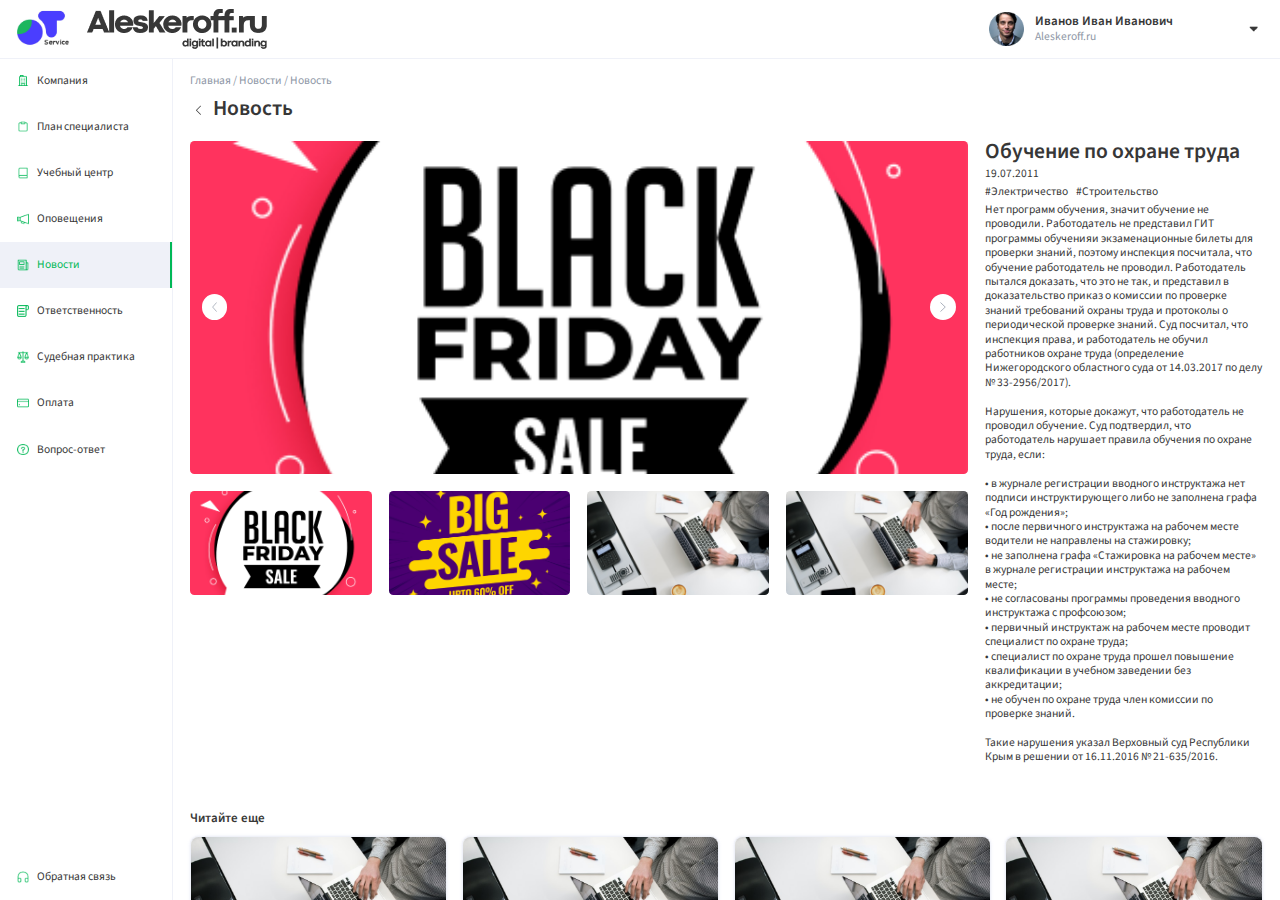
==== commit 1217ff69: "hz" ====
--- a/detailedNews.html
+++ b/detailedNews.html
@@ -150,7 +150,7 @@
 							</a>
 						</li>
 						<li class="aside__li">
-							<a href="#" class="aside__a">
+							<a href="feedback.html" class="aside__a">
 								<img src="img/Home/i/i10.png" alt="" class="aside__icon">
 								<span class="aside__span">Обратная связь</span>
 							</a>
@@ -165,7 +165,7 @@
 				<article class="detailed-news">
 					<div class="container">
 						<div class="detailed-news__path path">Главная / Новости / Новость</div>
-						<h1 class="detailed-news__title"><a href="news.html" class="title">Новость</a></h1>
+						<h1 class="prev-title"><a href="news.html" class="title">Новость</a></h1>
 						<section class="detailed-new">
 							<div class="detailed-new__left">
 								<div class="detailed-new__grid">
@@ -227,6 +227,12 @@
 								</div>
 							</div>
 						</section>
+						<section class="more-news">
+							<h2 class="h2 more-news__title">Читайте еще</h2>
+							<div class="more-news__items">
+								
+							</div>
+						</section>
 					</div>
 				</article>
 
@@ -249,10 +255,7 @@
 	</div>
 
 	<script src="https://cdn.jsdelivr.net/npm/swiper@8/swiper-bundle.min.js"></script>
-	<script src="js/ibg.js"></script>
-	<script src="js/constructor1.js"></script>
-	<script src="js/header.js"></script>
-	<script src="js/detailedNews.js"></script>
+	<script type="module" src="js/detailedNews.js"></script>
 </body>
 
 </html>--- a/css/style.css
+++ b/css/style.css
@@ -161,6 +161,7 @@
 
 * {
   font-size: 1.6rem;
+  color: #373737;
 }
 
 *::-webkit-scrollbar {
@@ -198,6 +199,11 @@
   height: 100%;
   overflow-y: scroll;
   overflow-x: hidden;
+  display: flex;
+  flex-direction: column;
+}
+.main article {
+  flex: 1 1 auto;
 }
 
 .footer {
@@ -252,6 +258,7 @@
 
 .path {
   color: #8D96A5;
+  margin-bottom: 1.6rem;
 }
 
 .button {
@@ -383,7 +390,6 @@
   transition: 0.2s;
   -webkit-user-select: none;
      -moz-user-select: none;
-      -ms-user-select: none;
           user-select: none;
   pointer-events: none;
 }
@@ -391,26 +397,6 @@
   top: 0.4rem;
   transform: none;
   font-size: 1.2rem;
-}
-
-.click-icon {
-  cursor: pointer;
-  width: 4rem;
-  height: 4rem;
-  padding: 1rem;
-  transform: translate(1rem, 0);
-}
-.click-icon img, .click-icon svg {
-  width: 100%;
-  height: 100%;
-  -o-object-fit: contain;
-     object-fit: contain;
-}
-.click-icon svg {
-  width: 100%;
-  height: 100%;
-  -o-object-fit: contain;
-     object-fit: contain;
 }
 
 .default-select {
@@ -462,7 +448,6 @@
   color: #8D96A5;
   -webkit-user-select: none;
      -moz-user-select: none;
-      -ms-user-select: none;
           user-select: none;
   pointer-events: none;
 }
@@ -525,6 +510,24 @@
   background-image: url("../img/all/blackArrowUp.svg");
 }
 
+.prev-title {
+  margin-bottom: 3rem;
+}
+.prev-title a {
+  padding-left: 3.2rem;
+  position: relative;
+}
+.prev-title a::after {
+  content: "";
+  position: absolute;
+  width: 2.4rem;
+  height: 3.8rem;
+  background: url("../../img/News/arrowLeft.svg") 50%/contain no-repeat;
+  top: 50%;
+  left: 0;
+  transform: translate(0, -50%);
+}
+
 .ibg {
   background-position: center;
   background-size: cover;
@@ -603,14 +606,12 @@
   cursor: pointer;
   -webkit-user-select: none;
      -moz-user-select: none;
-      -ms-user-select: none;
           user-select: none;
 }
 .authorization__register {
   cursor: pointer;
   -webkit-user-select: none;
      -moz-user-select: none;
-      -ms-user-select: none;
           user-select: none;
 }
 .authorization__input-email {
@@ -772,7 +773,6 @@
   position: relative;
   -webkit-user-select: none;
      -moz-user-select: none;
-      -ms-user-select: none;
           user-select: none;
 }
 .header-user__visible {
@@ -863,6 +863,17 @@
   background-color: white;
   border-right: 0.1rem solid #EFF1F8;
 }
+.aside .container {
+  height: 100%;
+}
+.aside__body {
+  height: 100%;
+}
+.aside__ul {
+  height: 100%;
+  display: flex;
+  flex-direction: column;
+}
 .aside__li {
   position: relative;
   transition: 0.2s;
@@ -880,6 +891,9 @@
 }
 .aside__li:hover span {
   color: #00B856;
+}
+.aside__li:nth-last-child(1) {
+  margin-top: auto;
 }
 .aside__li.active {
   background: #EFF1F8;
@@ -1077,7 +1091,6 @@
 .user-checkbox {
   -webkit-user-select: none;
      -moz-user-select: none;
-      -ms-user-select: none;
           user-select: none;
   padding: 1.6rem;
 }
@@ -1253,7 +1266,6 @@
   z-index: 110;
   -webkit-user-select: none;
      -moz-user-select: none;
-      -ms-user-select: none;
           user-select: none;
 }
 .swiper1 .swiper-btn-next img, .swiper1 .swiper-btn-prev img {
@@ -1338,9 +1350,6 @@
   height: 100%;
   padding: 2.4rem;
   width: 100%;
-}
-.profile__path {
-  margin-bottom: 1.6rem;
 }
 .profile__title {
   margin-bottom: 3rem;
@@ -1557,6 +1566,19 @@
   display: flex;
   align-self: flex-start;
 }
+.company-settings__icon {
+  cursor: pointer;
+  width: 3rem;
+  height: 3rem;
+  padding: 0.5rem;
+  transform: translate(0.5rem);
+}
+.company-settings__icon img, .company-settings__icon svg {
+  width: 100%;
+  height: 100%;
+  -o-object-fit: contain;
+     object-fit: contain;
+}
 .company-settings__edit {
   margin-right: 2rem;
 }
@@ -1602,13 +1624,6 @@
   position: relative;
 }
 .specialist-settings__search input::-moz-placeholder {
-  color: #8D96A5;
-  position: absolute;
-  right: 4rem;
-  top: 50%;
-  transform: translate(0, -50%);
-}
-.specialist-settings__search input:-ms-input-placeholder {
   color: #8D96A5;
   position: absolute;
   right: 4rem;
@@ -1647,7 +1662,6 @@
   align-items: center;
   -webkit-user-select: none;
      -moz-user-select: none;
-      -ms-user-select: none;
           user-select: none;
 }
 .specialist-settings__first {
@@ -1663,6 +1677,17 @@
 }
 .specialist-settings__delete {
   opacity: 0;
+  cursor: pointer;
+  width: 3rem;
+  height: 3rem;
+  padding: 0.5rem;
+  transform: translate(0.5rem);
+}
+.specialist-settings__delete img, .specialist-settings__delete svg {
+  width: 100%;
+  height: 100%;
+  -o-object-fit: contain;
+     object-fit: contain;
 }
 .specialist-settings__item {
   padding: 0 2.4rem;
@@ -1784,10 +1809,10 @@
 }
 .modal-for-delete__close {
   cursor: pointer;
-  width: 3.4rem;
-  height: 3.4rem;
-  padding: 0.5rem;
-  transform: translateX(0.5rem);
+  width: 3.6rem;
+  height: 3.6rem;
+  padding: 0.6rem;
+  transform: translate(0.6rem);
 }
 .modal-for-delete__close img, .modal-for-delete__close svg {
   width: 100%;
@@ -1850,10 +1875,10 @@
 }
 .modal-for-edit__close {
   cursor: pointer;
-  width: 3.4rem;
-  height: 3.4rem;
-  padding: 0.5rem;
-  transform: translateX(0.5rem);
+  width: 3.6rem;
+  height: 3.6rem;
+  padding: 0.6rem;
+  transform: translate(0.6rem);
 }
 .modal-for-edit__close img, .modal-for-edit__close svg {
   width: 100%;
@@ -1880,9 +1905,6 @@
   display: block;
 }
 
-.news__path {
-  margin-bottom: 1.6rem;
-}
 .news__title {
   margin-bottom: 1.6rem;
 }
@@ -1911,9 +1933,6 @@
   flex: 0 1 25%;
 }
 
-.detailed-news__path {
-  margin-bottom: 1.6rem;
-}
 .detailed-news__title {
   margin-bottom: 3rem;
 }
@@ -1933,6 +1952,7 @@
 }
 
 .detailed-new {
+  margin-bottom: 6.5rem;
   display: flex;
 }
 .detailed-new__left {
@@ -2021,7 +2041,6 @@
   z-index: 110;
   -webkit-user-select: none;
      -moz-user-select: none;
-      -ms-user-select: none;
           user-select: none;
 }
 .detailed-new__prev-button img, .detailed-new__next-button img {
@@ -2037,4 +2056,382 @@
   right: 1.6rem;
   top: 50%;
   transform: translate(0, -50%);
+}
+
+.more-news__title {
+  margin-bottom: 1.6rem;
+}
+.more-news__items {
+  margin: 0 -1rem;
+  display: flex;
+  flex-wrap: wrap;
+}
+.more-news__items .post {
+  margin-bottom: 2rem;
+  flex: 0 1 25%;
+}
+
+.feedback__title {
+  margin-bottom: 3rem;
+}
+.feedback .poloska {
+  height: 0.1rem;
+  background: #EFF1F8;
+  margin-bottom: 2.4rem;
+}
+
+.ask {
+  padding: 0 2.4rem;
+  border: 0.1rem solid #EFF1F8;
+  margin-bottom: 4rem;
+  box-shadow: 0px 0px 0.4rem rgba(223, 227, 243, 0.7);
+  border-radius: 1.2rem;
+}
+.ask__form {
+  display: none;
+  margin-bottom: 2.4rem;
+}
+.ask__button {
+  display: block;
+  background: #fff;
+  width: 100%;
+  -moz-text-align-last: left;
+       text-align-last: left;
+  padding: 0 3.2rem;
+  height: 7.2rem;
+  font-weight: 600;
+  color: #00B856;
+  position: relative;
+}
+.ask__button::after {
+  content: "";
+  position: absolute;
+  top: 50%;
+  left: 0rem;
+  transform: translate(0, -50%) rotate(180deg);
+  width: 2.4rem;
+  height: 2.4rem;
+  background: url("../img/all/greenArrowUp24x24.svg") 50%/cover no-repeat;
+}
+.ask__input-container {
+  width: 50.4rem;
+  height: 4.8rem;
+  margin-bottom: 2.4rem;
+}
+.ask__textarea-container {
+  margin-bottom: 2.4rem;
+}
+.ask__textarea-container textarea {
+  width: 50.4rem;
+  resize: vertical;
+  padding: 1.4rem 1.6rem;
+}
+.ask__textarea-container textarea::-moz-placeholder {
+  color: #8D96A5;
+}
+.ask__textarea-container textarea::placeholder {
+  color: #8D96A5;
+}
+.ask__img-file-preview-row {
+  display: flex;
+  margin-bottom: 1rem;
+}
+.ask__img-file-preview {
+  cursor: pointer;
+  width: 6.4rem;
+  height: 6.4rem;
+  margin-right: 1.6rem;
+  position: relative;
+}
+.ask__img-file-preview img, .ask__img-file-preview svg {
+  width: 100%;
+  height: 100%;
+  -o-object-fit: cover;
+     object-fit: cover;
+}
+.ask__img-file-preview:last-child {
+  margin-right: 0;
+}
+.ask__img-file-preview::before {
+  content: "";
+  position: absolute;
+  top: 0;
+  left: 0;
+  width: 100%;
+  height: 100%;
+  background: url("../img/Feedback/Rectangle 49.png") 50%/cover no-repeat;
+  display: none;
+}
+.ask__img-file-preview::after {
+  content: "";
+  position: absolute;
+  top: 50%;
+  left: 50%;
+  transform: translate(-50%, -50%);
+  width: 2.5rem;
+  height: 2.5rem;
+  background: url("../img/all/trashWhite24x24.svg") 50%/cover no-repeat;
+  display: none;
+}
+.ask__img-file-preview:hover::after, .ask__img-file-preview:hover::before {
+  display: block;
+}
+.ask__other-file {
+  max-width: 50.4rem;
+  height: 3.2rem;
+  display: flex;
+  align-items: center;
+  padding: 0 0.8rem;
+  background: #F5F6FA;
+  border-radius: 1.2rem;
+  margin-bottom: 1.6rem;
+}
+.ask__icon {
+  width: 1.6rem;
+  height: 1.6rem;
+  margin-right: 0.8rem;
+}
+.ask__icon img, .ask__icon svg {
+  width: 100%;
+  height: 100%;
+  -o-object-fit: contain;
+     object-fit: contain;
+}
+.ask__close {
+  cursor: pointer;
+  width: 2.4rem;
+  height: 2.4rem;
+  padding: 0.4rem;
+  transform: translate(0.4rem);
+}
+.ask__close img, .ask__close svg {
+  width: 100%;
+  height: 100%;
+  -o-object-fit: contain;
+     object-fit: contain;
+}
+.ask__fileinfo {
+  font-size: 1.4rem;
+  flex: 1 1 auto;
+}
+.ask__fileinfo span {
+  font-size: 1.4rem;
+}
+.ask__attach {
+  display: inline-block;
+  vertical-align: middle;
+}
+.ask__attach input {
+  position: absolute;
+  z-index: -112123;
+  width: 0;
+  height: 0;
+  opacity: 0;
+}
+.ask__attach label {
+  display: block;
+  cursor: pointer;
+  width: 2.7rem;
+  height: 2.7rem;
+  padding: 0.45rem;
+  transform: translate(0.45rem);
+  transform: none;
+}
+.ask__attach label img, .ask__attach label svg {
+  width: 100%;
+  height: 100%;
+  -o-object-fit: contain;
+     object-fit: contain;
+}
+.ask__submit {
+  height: 4rem;
+  width: 16.4rem;
+  display: inline-block;
+  margin-right: 2.4rem;
+}
+
+.ask.active .ask__form {
+  display: block;
+}
+.ask.active .ask__button::after {
+  transform: translate(0, -50%);
+}
+
+.reply {
+  padding: 0 2.4rem;
+  border: 0.1rem solid #EFF1F8;
+  margin-bottom: 4rem;
+  box-shadow: 0px 0px 0.4rem rgba(223, 227, 243, 0.7);
+  border-radius: 1.2rem;
+}
+.reply__button {
+  display: block;
+  background: #fff;
+  width: 100%;
+  -moz-text-align-last: left;
+       text-align-last: left;
+  padding: 0 3.2rem;
+  height: 7.2rem;
+  font-weight: 600;
+  color: #00B856;
+  position: relative;
+}
+.reply__button::after {
+  content: "";
+  position: absolute;
+  top: 50%;
+  left: 0rem;
+  transform: translate(0, -50%) rotate(180deg);
+  width: 2.4rem;
+  height: 2.4rem;
+  background: url("../img/all/greenArrowUp24x24.svg") 50%/cover no-repeat;
+}
+.reply__body {
+  display: none;
+}
+.reply__items {
+  display: flex;
+  flex-wrap: wrap;
+  margin: 0 -1.2rem;
+}
+.reply__item {
+  flex: 0 1 50%;
+  padding: 0 1.2rem;
+  margin-bottom: 2.4rem;
+}
+.reply__item-body {
+  display: block;
+  padding: 2.4rem;
+  border: 0.1rem solid #00B856;
+  border-radius: 1.2rem;
+}
+.reply__title {
+  margin-bottom: 1rem;
+}
+.reply__fio, .reply__company, .reply__date {
+  font-size: 1.4rem;
+}
+.reply__fio span, .reply__company span, .reply__date span {
+  font-size: 1.6rem;
+  font-weight: 600;
+}
+.reply__fio {
+  margin-bottom: 1rem;
+}
+.reply__company {
+  margin-bottom: 1rem;
+}
+.reply__date {
+  margin-bottom: 3.2rem;
+  position: relative;
+}
+.reply__date::after {
+  content: "";
+  position: absolute;
+  bottom: -1.6rem;
+  left: 0;
+  width: 100%;
+  height: 0.1em;
+  background: #EFF1F8;
+}
+.reply__reply {
+  font-weight: 600;
+  margin-bottom: 0.8rem;
+}
+.reply__text {
+  line-height: 2rem;
+  margin-bottom: 1.6rem;
+}
+.reply__paperclip {
+  width: 1.8rem;
+  height: 1.8rem;
+  display: inline-block;
+}
+.reply__paperclip img, .reply__paperclip svg {
+  width: 100%;
+  height: 100%;
+  -o-object-fit: contain;
+     object-fit: contain;
+}
+.reply__file-info {
+  display: inline-block;
+  font-size: 1.4rem;
+  color: #8D96A5;
+}
+
+.reply.active .reply__body {
+  display: block;
+}
+.reply.active .reply__button::after {
+  transform: translate(0, -50%);
+}
+
+.unanswered {
+  padding: 0 2.4rem;
+  border: 0.1rem solid #EFF1F8;
+  margin-bottom: 4rem;
+  box-shadow: 0px 0px 0.4rem rgba(223, 227, 243, 0.7);
+  border-radius: 1.2rem;
+}
+.unanswered__button {
+  display: block;
+  background: #fff;
+  width: 100%;
+  -moz-text-align-last: left;
+       text-align-last: left;
+  padding: 0 3.2rem;
+  height: 7.2rem;
+  font-weight: 600;
+  color: #00B856;
+  position: relative;
+}
+.unanswered__button::after {
+  content: "";
+  position: absolute;
+  top: 50%;
+  left: 0rem;
+  transform: translate(0, -50%) rotate(180deg);
+  width: 2.4rem;
+  height: 2.4rem;
+  background: url("../img/all/greenArrowUp24x24.svg") 50%/cover no-repeat;
+}
+.unanswered__body {
+  display: none;
+}
+.unanswered__items {
+  display: flex;
+  flex-wrap: wrap;
+  margin: 0 -1.2rem;
+}
+.unanswered__item {
+  flex: 0 1 50%;
+  padding: 0 1.2rem;
+  margin-bottom: 2.4rem;
+}
+.unanswered__item-body {
+  padding: 2.4rem;
+  border: 0.1rem solid #D7DCED;
+  border-radius: 1.2rem;
+}
+.unanswered__title {
+  margin-bottom: 1rem;
+}
+.unanswered__fio, .unanswered__company, .unanswered__date {
+  font-size: 1.4rem;
+}
+.unanswered__fio span, .unanswered__company span, .unanswered__date span {
+  font-size: 1.6rem;
+  font-weight: 600;
+}
+.unanswered__fio {
+  margin-bottom: 1rem;
+}
+.unanswered__company {
+  margin-bottom: 1rem;
+}
+.unanswered.active .unanswered__body {
+  display: block;
+}
+.unanswered.active .unanswered__button::after {
+  transform: translate(0, -50%);
 }